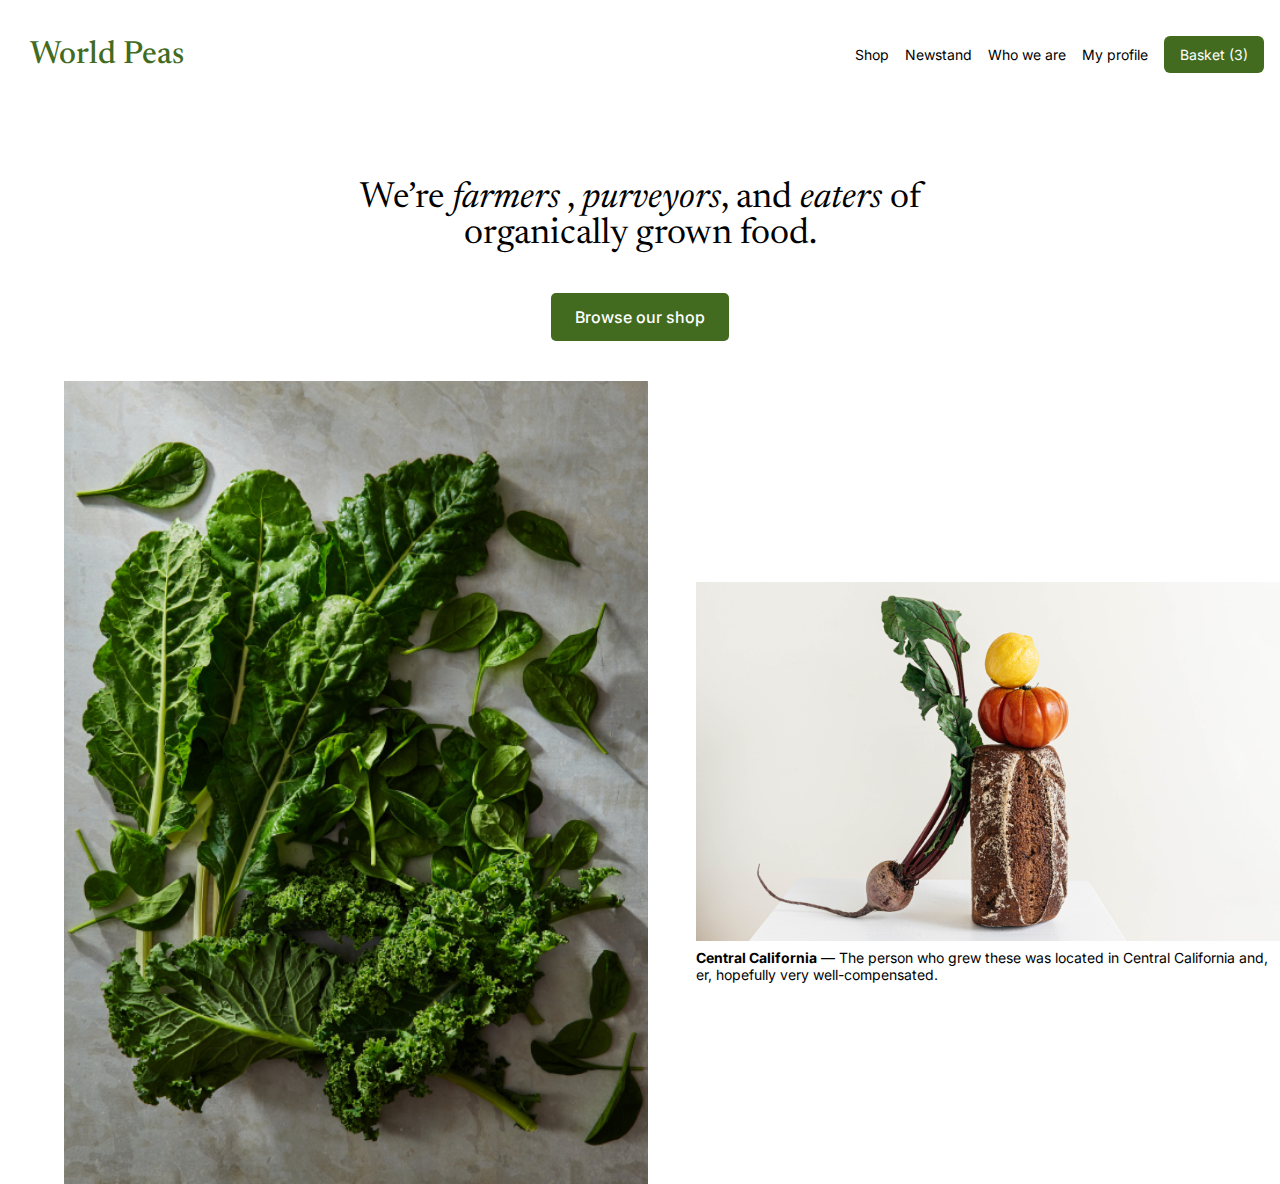
==== prática/index.html @ 8b15c51f "pratica" ====
<!DOCTYPE html>
<html lang="pt-br">
  <head>
    <meta charset="UTF-8" />
    <meta name="viewport" content="width=device-width, initial-scale=1.0" />
    <title>Practice</title>
    <link rel="stylesheet" href="estilos/style.css" />
  </head>
  <body>
    <header>
      <h1>World Peas</h1>
      <nav>
        <a href="">Shop</a>
        <a href="">Newstand</a>
        <a href="">Who we are </a>
        <a href="">My profile</a>
        <a class="basket" href="">Basket (3)</a>
      </nav>
    </header>
    <main>
      <div class="texto">
        <p>
          We’re <em>farmers</em> , <em>purveyors</em>, and <em>eaters</em> of
          <br />
          organically grown food.
        </p>
      </div>

      <div class="botao">
        <p>Browse our shop</p>
      </div>

      <div class="folha">
        <img
          class="img1"
          src="imagens/jonathan-kemper-1HHrdIoLFpU-unsplash 1.png"
          alt="folha"
        />

      <div class="legenda">        
        <img
          class="img2"
          src="imagens/Stocksy_txp226f62b2aNe300_Medium_4582193 1.png"
          alt="brobra"
        />
        <p>
          <strong>Central California</strong> — The person who grew these was located in Central
          California and, er, hopefully very well-compensated.
        </p>
      </div>

    </main>
  </body>
</html>
---- prática/estilos/style.css ----
@import url("https://fonts.googleapis.com/css2?family=Newsreader:ital,opsz,wght@0,6..72,200..800;1,6..72,200..800&family=Nunito:ital,wght@0,200..1000;1,200..1000&family=Passion+One:wght@400;700;900&family=Sriracha&display=swap");
@import url("https://fonts.googleapis.com/css2?family=Inter:wght@100..900&family=Newsreader:ital,opsz,wght@0,6..72,200..800;1,6..72,200..800&family=Nunito:ital,wght@0,200..1000;1,200..1000&family=Passion+One:wght@400;700;900&family=Sriracha&display=swap");

* {
  margin: 0px;
  padding: 0px;
  box-sizing: border-box;
}

header {
  background-color: white;
  display: flex;
  justify-content: space-between;
  align-items: center;
  padding: 36px 0px 36px 30px;
}

h1 {
  font-family: "Newsreader", serif;
  color: #426b1f;
  font-weight: 500;
}

nav {
  display: flex;
  gap: 16px;
  padding-right: 16px;
  align-items: center;
}

nav > a {
  text-decoration: none;
  color: black;
  font-family: "Inter", sans-serif;
  font-size: 14px;
}

.basket {
  background-color: #426b1f;
  color: white;
  padding: 10px 16px;
  border-radius: 6px;
}

main {
  overflow: hidden;
  height: 100%;
  width: 100%;
}

.texto {
  display: flex;
  align-items: center;
  justify-content: center;
  text-align: center;
  font-size: 36px;
  font-family: "Newsreader", sans-serif;
  padding-top: 72px;
}

.botao {
  display: flex;
  align-items: center;
  justify-content: center;
  padding: 40px;
}
.botao > p {
  background-color: #426b1f;
  padding: 14px 24px;
  color: white;
  border-radius: 5px;
  font-family: "Inter", sans-serif;
  font-weight: 500;
}

.folha {
  display: flex;
  align-items: center;
  overflow: hidden;
  max-width: 100%;
  width: 100%;
  gap: 48px;
  padding-left: 64px;
}

.img1 {
  width: 100%;
}

.img2 {
  width: 100%;
}

.legenda {
  display: flex;
  flex-direction: column;
  width: 100%;
  gap: 8px;
}

.legenda > p {
  font-family: "Inter", sans-serif;
  font-size: 14px;
}
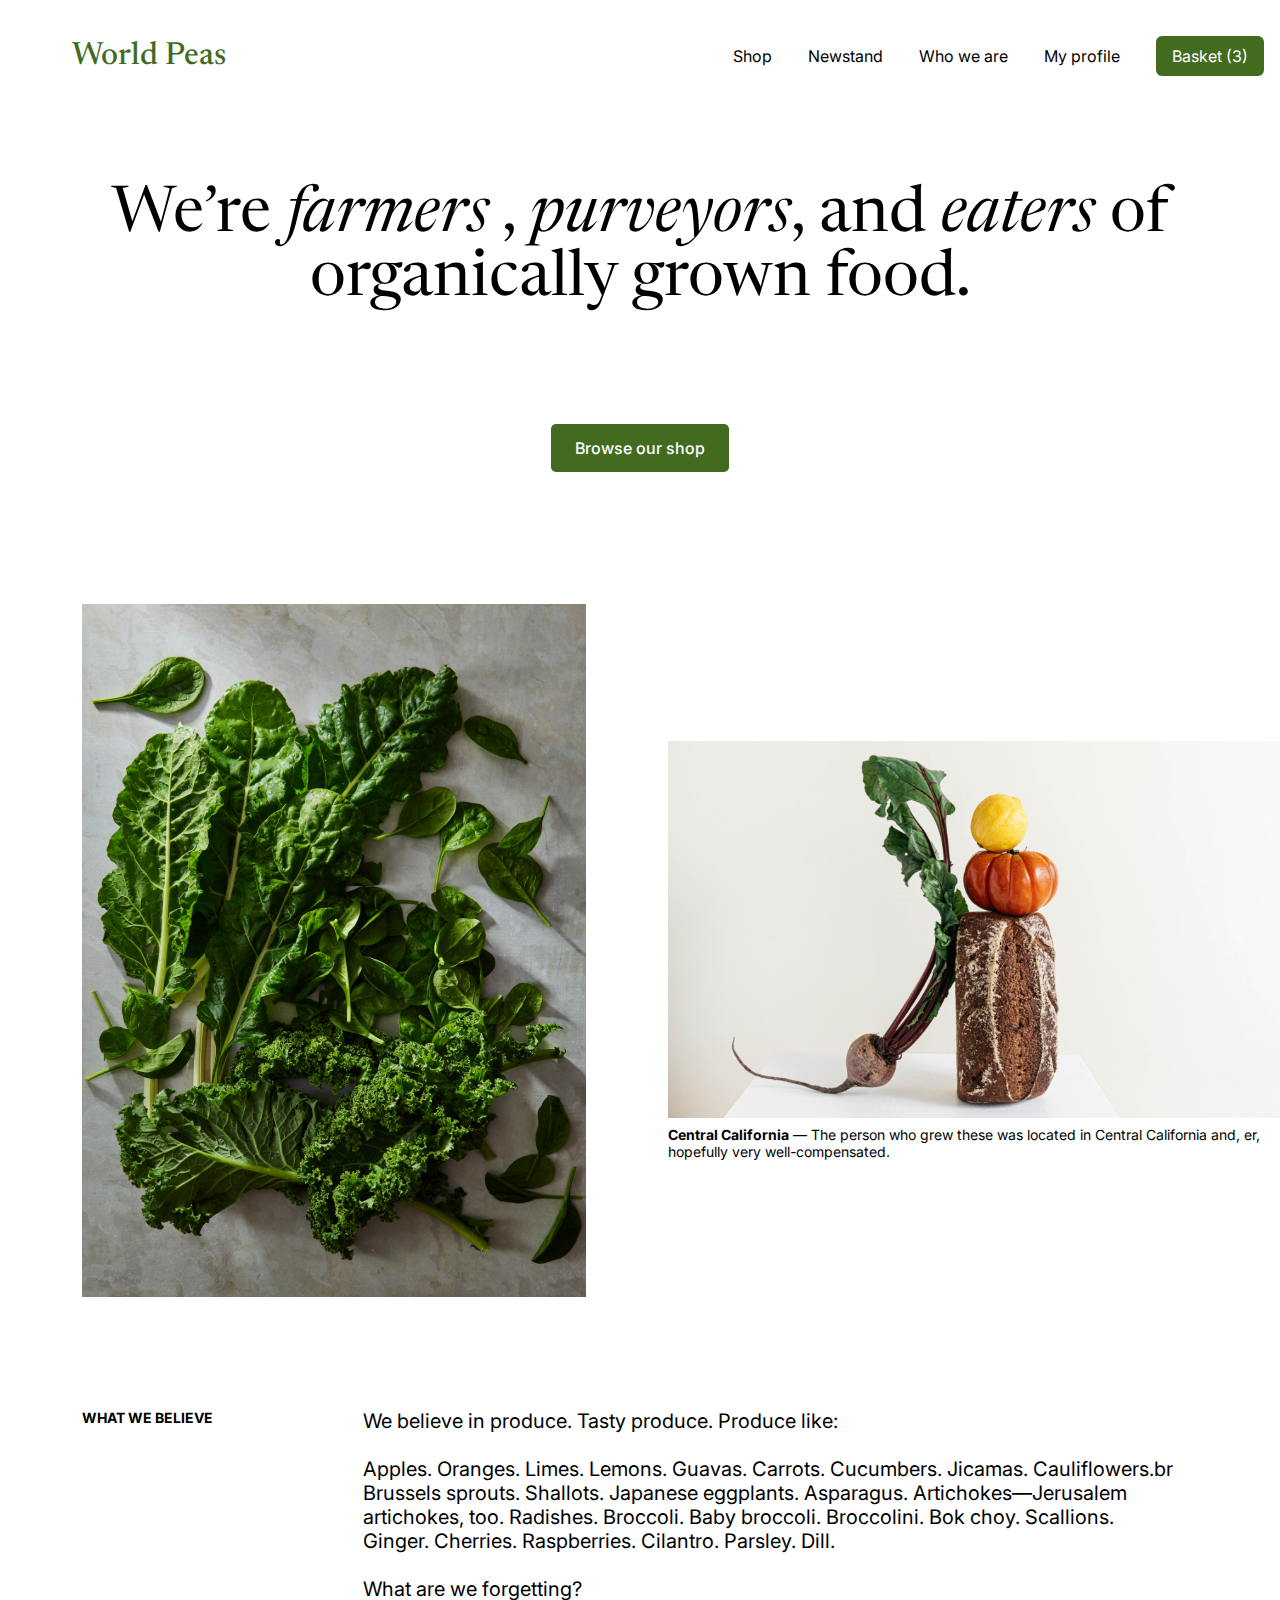
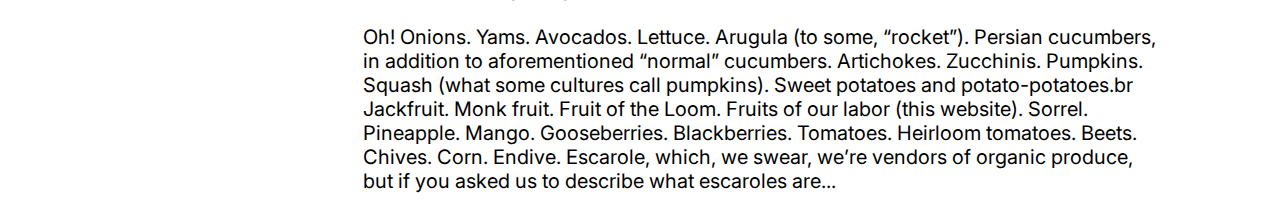
==== commit 9003ff35: "World Peas" ====
--- a/prática/index.html
+++ b/prática/index.html
@@ -31,24 +31,44 @@
       </div>
 
       <div class="folha">
-        <img
-          class="img1"
-          src="imagens/jonathan-kemper-1HHrdIoLFpU-unsplash 1.png"
-          alt="folha"
-        />
+        <img class="img1" src="imagens/svg1.svg" alt="folha" />
 
-      <div class="legenda">        
-        <img
-          class="img2"
-          src="imagens/Stocksy_txp226f62b2aNe300_Medium_4582193 1.png"
-          alt="brobra"
-        />
+        <div class="legenda">
+          <img class="img2" src="imagens/svg2.svg" alt="brobra" />
+          <p>
+            <strong>Central California</strong> — The person who grew these was
+            located in Central California and, er, hopefully very
+            well-compensated.
+          </p>
+        </div>
+      </div>
+      <div class="texto2">
+        <p class="corno"><strong>WHAT WE BELIEVE</strong></p>
         <p>
-          <strong>Central California</strong> — The person who grew these was located in Central
-          California and, er, hopefully very well-compensated.
+          We believe in produce. Tasty produce. Produce like: <br /><br />
+          Apples. Oranges. Limes. Lemons. Guavas. Carrots. Cucumbers. Jicamas.
+          Cauliflowers.br <br />
+          Brussels sprouts. Shallots. Japanese eggplants. Asparagus.
+          Artichokes—Jerusalem <br />
+          artichokes, too. Radishes. Broccoli. Baby broccoli. Broccolini. Bok
+          choy. Scallions. <br />
+          Ginger. Cherries. Raspberries. Cilantro. Parsley. Dill. <br /><br />
+          What are we forgetting? <br /><br />
+          Oh! Onions. Yams. Avocados. Lettuce. Arugula (to some, “rocket”).
+          Persian cucumbers, <br />
+          in addition to aforementioned “normal” cucumbers. Artichokes.
+          Zucchinis. Pumpkins. <br />
+          Squash (what some cultures call pumpkins). Sweet potatoes and
+          potato-potatoes.br <br />
+          Jackfruit. Monk fruit. Fruit of the Loom. Fruits of our labor (this
+          website). Sorrel. <br />
+          Pineapple. Mango. Gooseberries. Blackberries. Tomatoes. Heirloom
+          tomatoes. Beets. <br />
+          Chives. Corn. Endive. Escarole, which, we swear, we’re vendors of
+          organic produce, <br />
+          but if you asked us to describe what escaroles are...
         </p>
       </div>
-
     </main>
   </body>
 </html>
--- a/prática/estilos/style.css
+++ b/prática/estilos/style.css
@@ -12,18 +12,19 @@
   display: flex;
   justify-content: space-between;
   align-items: center;
-  padding: 36px 0px 36px 30px;
+  padding: 36px 0px 36px 72px;
 }
 
 h1 {
   font-family: "Newsreader", serif;
   color: #426b1f;
+  font-size: 32px;
   font-weight: 500;
 }
 
 nav {
   display: flex;
-  gap: 16px;
+  gap: 36px;
   padding-right: 16px;
   align-items: center;
 }
@@ -32,7 +33,7 @@
   text-decoration: none;
   color: black;
   font-family: "Inter", sans-serif;
-  font-size: 14px;
+  font-size: 16px;
 }
 
 .basket {
@@ -42,10 +43,13 @@
   border-radius: 6px;
 }
 
+body,
 main {
-  overflow: hidden;
   height: 100%;
   width: 100%;
+  display: flex;
+  flex-direction: column;
+  gap: 72px;
 }
 
 .texto {
@@ -53,9 +57,8 @@
   align-items: center;
   justify-content: center;
   text-align: center;
-  font-size: 36px;
+  font-size: 64px;
   font-family: "Newsreader", sans-serif;
-  padding-top: 72px;
 }
 
 .botao {
@@ -79,12 +82,13 @@
   overflow: hidden;
   max-width: 100%;
   width: 100%;
-  gap: 48px;
-  padding-left: 64px;
+  gap: 82px;
+  padding-left: 82px;
+  padding-top: 20px;
 }
 
 .img1 {
-  width: 100%;
+  width: 65%;
 }
 
 .img2 {
@@ -93,8 +97,8 @@
 
 .legenda {
   display: flex;
+  width: 100%;
   flex-direction: column;
-  width: 100%;
   gap: 8px;
 }
 
@@ -102,3 +106,17 @@
   font-family: "Inter", sans-serif;
   font-size: 14px;
 }
+
+.texto2 {
+  display: flex;
+  text-align: justify;
+  gap: 150px;
+  font-family: "Inter", sans-serif;
+  font-size: 20px;
+  padding: 40px 0px 30px 82px;
+}
+
+.corno {
+  font-size: 14px;
+  white-space: nowrap;
+}
